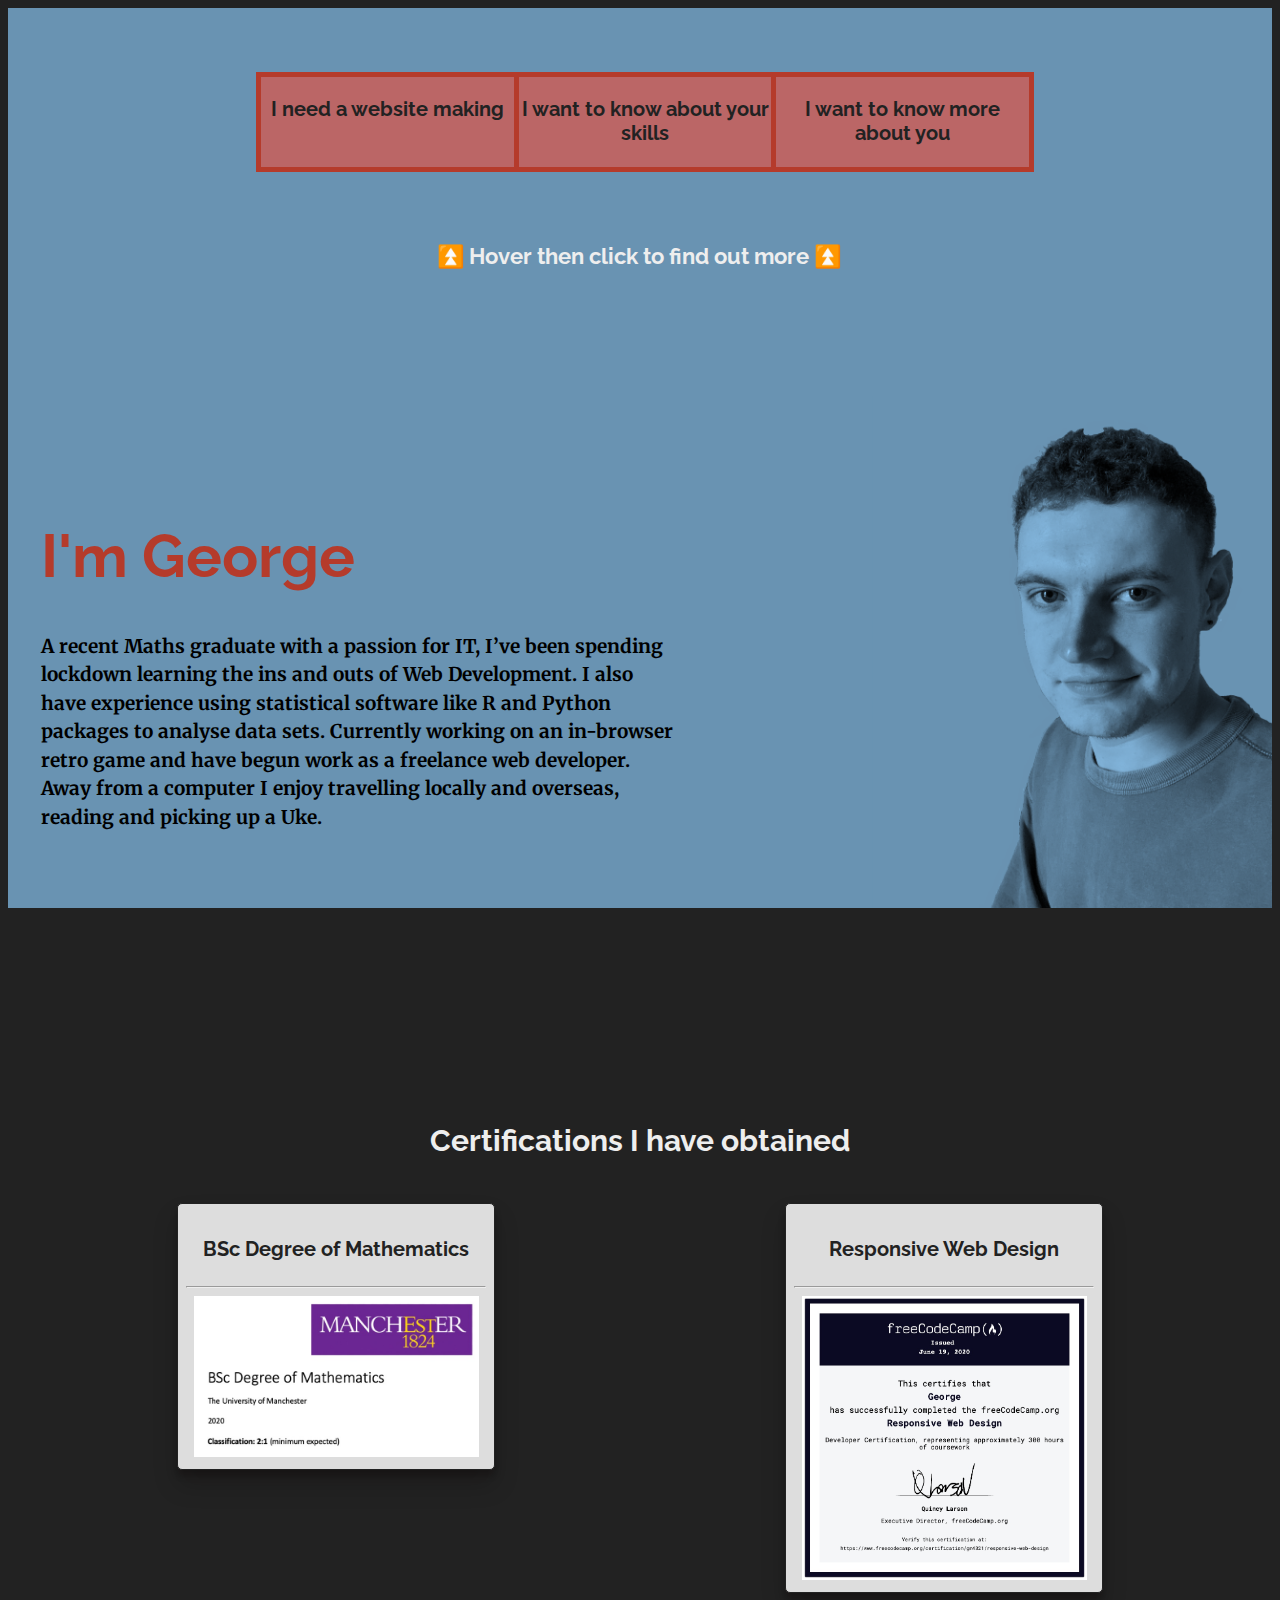
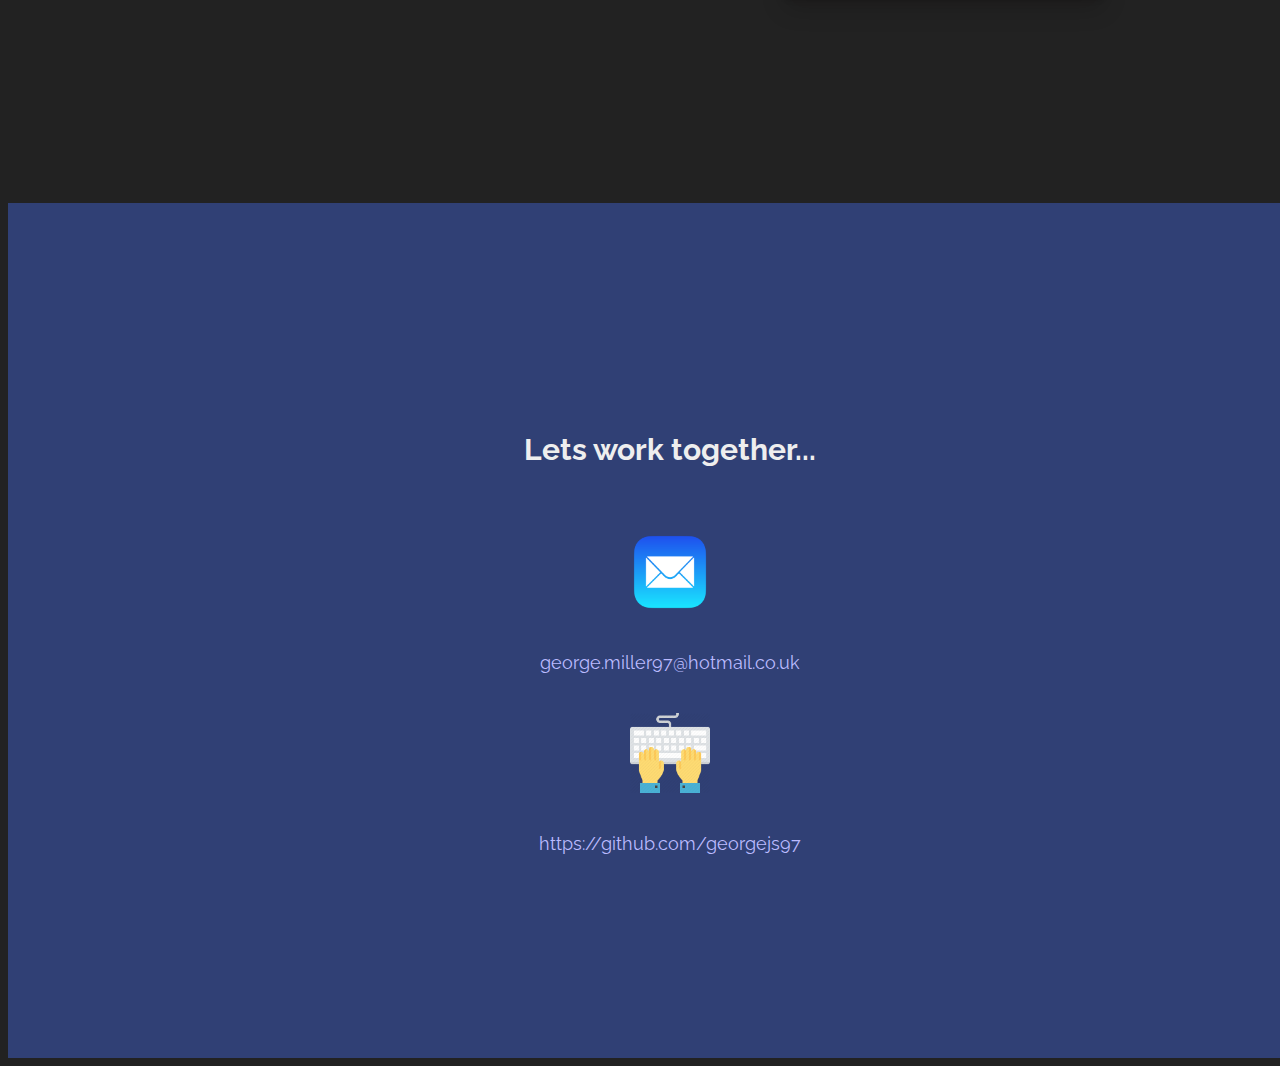
==== index.html @ 705b3c11 "Initial upload" ====
<!DOCTYPE html>
<html lang="en">
  <head>
    <meta charset="UTF-8">
    <link href="https://fonts.googleapis.com/css2?family=Merriweather&
    display=swap" rel="stylesheet">
    <link href="https://fonts.googleapis.com/css?family=Raleway:700&display
    =swap" rel="stylesheet"/>
    <link rel="stylesheet" href="styles/main.css"/>
    <script type="module" src="scripts/index.mjs" defer></script>
    <title>George: Homepage</title>
  </head>

  <header id='header'></header>

  <section id="home-section">
    <h2 id="helper">⏫ Hover then click to find out more ⏫</h2>
    <div id="popup">
      <div id="popup1" class="popup-items">
        <p class="popup-text"><strong>I need a website making</strong></p>
      </div>
      <div id="popup2" class="popup-items">
        <p class="popup-text"><strong>I want to know about your skills
        </strong></p>
      </div>
      <div id="popup3" class="popup-items">
        <p class="popup-text"><strong>I want to know more about you</strong></p>
      </div>
    </div>
    <div id="intro-box">
      <h1 id="main-header">I'm George</h1>
      <p id="intro"><strong>A recent Maths graduate with a passion for IT, I’ve
        been spending lockdown learning the ins and outs of Web Development.
        I also have experience using statistical software like R and Python
        packages to analyse data sets. Currently working on an in-browser retro
        game and have begun work as a freelance web developer. Away from a
        computer I enjoy travelling locally and overseas, reading and picking up
        a Uke.</strong></p>
    </div>
    <img id="welcome-image" src="images/welcome-blue.png" alt="A picture of me">
  </section>

  <section id="education">
    <h2>Certifications I have obtained</h2>
    <div class="flex-grid">
      <div class="homeCard">
        <div class="cardText">
        <h3 class="certificate-title">BSc Degree of Mathematics</h3>
        <hr>
        <img class="certificate" src="images/degree.jpg" alt="degree info">
        </div>
      </div>
     <div class="homeCard">
        <div class="cardText">
        <h3 class="certificate-title">Responsive Web Design</h3>
        <hr>
        <img class="certificate" src="images/freecodecamp.jpeg" alt="fCC info">
        </div>
      </div>
     <!-- <div class="homeCard">
        <div class="cardText">
        <h3 class="certificate-title">JavaScript the Complete Guide</h3>
        <hr>
        <p>Completed a Udemy course where I learned the inns and outs of
        JavaScript.</p>
        </div>
      </div> -->
    </div>
  </section>

  <section id="contact">
    <h2>Lets work together...</h2>
    <img class="contact-logo" src="images/email.png" alt="email icon">
    <a href="mailto:george.miller97@hotmail.co.uk" class="info-link"
    id="email">george.miller97@hotmail.co.uk</a>
    <img class="contact-logo" src="images/coding.png" alt="email icon">
    <a href="https://github.com/georgejs97" target="_blank" class="info-link"
    >https://github.com/georgejs97</a>
  </section>
</html>
---- styles/main.css ----
body {
  background-color: #222;
}

h1 {
  color: #eee;
  font-family: 'Raleway', roborto;
  font-size: 50px;
}

h2 {
  color: #eee;
  font-family: 'Raleway', roborto;
  font-size: 30px;
  width: 95%;
}

h3 {
  color: #f91;
  font-family: 'Merriweather', roborto;
  font-size: 20px;
  padding: 5px;
}

h4 {
  font-size: 18px;
  font-family: 'Piedra', cursive;
  max-width: 200px;
}

h5 {
  font-size: 14px;
  max-width: 200px;
}

p {
  color: white;
  font-family: 'Raleway', roborto;
  font-size: 14px;
}

a {
  text-decoration: none;
}

.flex-grid {
  display: flex;
  flex-direction: row;
  flex-wrap: wrap;
  justify-content: space-around;
  align-items: baseline;
  align-content: space-around;
  text-align: center;
  padding: 10px;
  width: 95vw;
}

/* Homepage: Start */

#home-section {
  max-width: 100vw;
  min-height: 100vh;
  background-color: #6993b2;
  padding-left: 23px;
}

#helper {
  position: absolute;
  text-align: center;
  font-size: 22px;
  top: 25vh;
}

#popup {
  display: flex;
  flex-direction: row;
  justify-content: space-around;
  align-items: center;
  text-align: center;
  position: absolute;
  left: 20vw;
  right: 20vw;
  width: 60vw;
  top: 8vh;
  bottom: 70vh;
  height: 10vh;
  border: 5px solid #b53b2b;
  background-color: #b66;
}

.popup-items {
  width: 20vw;
  height: 100%;
  vertical-align: middle;
  padding: 0px;
  z-index: 50;
}

#popup1 {
  border-right: 5px solid #b53b2b;
}

#popup2 {
  border-right: 5px solid #b53b2b;
}

.popup-text {
  font-family: 'Raleway', roborto;
  color: #222;
  font-size: 20px;
}

.tooltip {
  border: 3px solid #222;
  background-color: #bbb;
  padding: 2px;
  vertical-align: center;
}

.tooltip-text {
  color: #22b;
  text-decoration: underline;
}

#welcome-image {
  position: absolute;
  width: 50vw;
  max-width: 400px;
  height: auto;
  right: 8px;
  bottom: -8px;
}

#intro-box {
  color: red;
  width: 50vw;
  padding: 10px;
  z-index: 2;
  position: absolute;
  bottom: 40px;
}

#main-header {
  color: #b53b2b;
  font-size: 60px;
}

#intro {
  /* color: #b53b2b; */
  color: black;
  font-family: 'Merriweather', sans-serif;
  font-size: 19px;
  line-height: 1.5;
}

/* Homepage: Education */

#education {
  display: flex;
  flex-direction: column;
  justify-content: center;
  align-items: center;
  text-align: center;
  width: 100%;
  min-height: 95vh;
  background-color: #222;
  padding-top: 20px;
  padding-bottom: 20px;
}

.homeCard {
  width: 300px;
  background-color: #ddd;
  border: 1px solid #222;
  border-radius: 5px;
  margin: 10px 10px;
  padding: 8px;
  box-shadow: 0 15px 25px rgba(10,0,0,0.19), 0 6px 6px rgba(10,0,0,0.23);
  margin: 7.5 7.5px;
}

.certificate-title {
  color: #222;
  font-family: 'Raleway', roborto;
}

.certificate {
  width: 95%;
}
/* Homepage: Contact */

#contact {
  display: flex;
  flex-direction: column;
  justify-content: center;
  align-items: center;
  text-align: center;
  width: 100%;
  min-height: 95vh;
  background-color: #304075;
  padding-left: 30px;
}

.contact-logo {
  height: 80px;
  width: 80px;
  padding: 40px;
}

/* Skills: Welcome Section */

#welcome-section {
  display: flex;
  flex-direction: column;
  justify-content: center;
  align-items: center;
  text-align: center;
  max-width: 100vw;
  min-height: 100vh;
  background-color: #304075;
  padding-left: 100px;
  padding-right: 100px;
}

#welcome-box {
  background-color: #304075;
  border: 2px solid #f91;
  width: 75vw
}

.logos {
  display: flex;
  justify-content: space-around;
  width: 75vw;
  padding-top: 10px;
  padding-bottom: 10px
}

.cs-logo {
  height: 100px;
  width: auto;
}

#subtitle {
  font-size: 30px;
}

/* Skills: Projects/Skills Classes */

.skillsCard {
  border: 1px solid #ccc;
  border-radius: 5px;
  margin: 10px 10px;
  padding: 8px;
  box-shadow: 0 15px 25px rgba(10,0,0,0.19), 0 6px 6px rgba(10,0,0,0.23);
  margin: 7.5 7.5px;
}

/* Skills: Projects */

#projects {
  display: flex;
  flex-direction: column;
  justify-content: center;
  align-items: center;
  text-align: center;
  width: 100%;
  min-height: 95vh;
  background-color: #999;
  padding-top: 20px;
  padding-bottom: 20px;
}

.project-tile {
  background-color: #334;
  width: 240px;
}

.jump-link {
  color: #bbf;
  font-family: 'Raleway', roborto;
  font-size: 15px;
  text-decoration: none;
}

/* Skills: Skills */

#skills {
  display: flex;
  flex-direction: column;
  justify-content: center;
  align-items: center;
  text-align: center;
  width: 100%;
  min-height: 95vh;
  background-color: #7890a8;
  padding-top: 20px;
  padding-bottom: 20px;
}

.skill-tile {
  width: 200px;
  background-color: #505055;
}

/* Skills: Contact */

.info-link {
  color: #bbf;
  font-family: 'Raleway', roborto;
  font-size: 18px;
  text-decoration: none;
}

/* Skills: Code */

#code-section {
  display: flex;
  flex-direction: column;
  justify-content: center;
  text-align: left;
  max-width: 90%;
  min-height: 95vh;
  background-color: #222;
  padding: 20px;
}

.code-box {
  padding: 10px;
  display: flex;
  flex-direction: column;
  max-width: 715px;
}

code {
  display: block;
  text-align: left;
  white-space: pre;
  position: relative;
  word-break: normal;
  word-wrap: normal;
  line-height: 1.5;
  background-color: #ddd;
  padding: 10px;
  border-radius: 5px;
  font-size: 10px;
  height: 50vh;
  overflow: scroll;
  overflow-y: visible;
  overflow-x: hidden;
}

/* Skills: For a Small Display */

@media (min-width: 850px){
  code {
    font-size: 12px;
  }
}

@media (max-width: 720px){
  code {
    font-size: 8.5px;
  }
}

@media (max-width: 600px){
  #nav-img {
    display: none;
  }

  .nav-link {
    font-size: 14px;
    padding: 0px;
  }

  #email {
    font-size: 12px;
  }

  code {
    display: none;
  }
}

/* Interests: Images */

#images-subtitle {
  color: #d22;
  align-self: flex-start;
  z-index: 3;
}

.img-section {
  width: 100%;
  height: 95vh;
  display: flex;
  flex-direction: column-reverse;
  align-items: flex-end;
  text-align: left;
}

.big-img {
  position: absolute;
  width: 100%;
  height: 95vh;
  z-index: 2;
}

.caption-box {
  background-color: #304075;
  min-height: 100px;
  width: 33vw;
  padding: 10px;
  z-index: 4;
  right: 0;
}

/* Interests: Reviews */

#reviews-section {
  font-family: 'Raleway', sans-serif;
  display: flex;
  justify-content: center;
  align-items: stretch;
  background-color: #a33;
  top: 100px;
}

.reviews-divider {
  display: flex;
  align-items: center;
  flex-direction: column;
  justify-content: top;
  padding: 10px;
  padding-top: 50px;
  min-height: 675px;
  height: 90vh;
}

#media-div {
  background-color: #333;
  width: 65vw;
}

#info-div {
  background-color: #7890a8;
  width: 35vw;
}

#media-box {
  display: flex;
  flex-direction: row;
  flex-wrap: none;
  justify-content: left;
  align-items: baseline;
  align-content: space-around;
  padding: 5px;
  /* height: 80vw; */
  width: 65vw;
  overflow: scroll;
  overflow-y: hidden;
  overflow-x: visible;
}

#info-box {
  display: flex;
  flex-direction: row;
  flex-wrap: wrap;
  justify-content: space-around;
  align-items: baseline;
  align-content: space-around;
  padding: 10px;
  padding-right: 50px;
}

.tile {
  display: block;
  border-style: dotted;
  background-color: #d77;
  padding: 5px;
  margin: 7px 7px;
  max-height: 450px;
  min-width: 200px;
}

.book {
  background-color: #d77;
}

.book-img {
  width: 180px;
  height: 250px;
}

.film {
  background-color: #393;
}

.film-img {
  width: 150px;
  height: 200px;
}

.reviews-button {
  background-color: #0cc;
  border-style: groove;
  font-family: monospace;
  font-size: 18px;
}

#current-review {
  font: sans-serif;
  font-size: 18px;
  font-style: oblique;
  line-height: 30px;
  color: black;
}

.tile-title {
  color: black;
  font-size: 24px;
}

/* Interests: Form */

#btn-section {
  display: flex;
  flex-direction: column;
  justify-content: center;
  align-items: center;
  text-align: center;
  width: 100%;
  height: 40vh;
  padding-top: 20px;
  padding-bottom: 10px;
}

#btn-box {
  display: flex;
  height: 100px;
  width: 500px;
  flex-direction: row;
  justify-content: space-around;
}

.images-btn {
  display: block;
  padding: 10px;
  height: 60px;
  width: 120px;
  text-decoration: none;
  font-family: 'Merriweather';
  color: white;
  background-color: #f91;
  text-align: center;
}

#show-btn {
  background-color: green;
}

#hide-btn {
  background-color: grey;
}

#form-section {
  display: flex;
  flex-direction: column;
  justify-content: center;
  align-items: center;
  text-align: center;
  width: 100%;
  height: 80vh;
  padding-top: 20px;
  padding-bottom: 10px;
}

.form-group {
  padding: 15px;
}

.form-label {
  color: #f91;
  font-family: 'Raleway', roborto;
  font-size: 20px;
}

textarea {
  padding: 10px;
  margin: 10px 0;
  border: 4px solid #f91;
  box-shadow: 0 0 15px 4px rgba(0,0,0,0.06);
  width: 200px;
}

#form-year {
  padding: 10px;
  margin: 10px 0;
  border: 4px solid #f91;
  box-shadow: 0 0 15px 4px rgba(0,0,0,0.06);
  width: 200px;
}

#form-description {
  height: 50px;
  width: 300px;
}

#form-source {
  height: 50px;
  width: 300px;
}

#success {
  color: green;
  display: none;
}

/* Header */

header {
  position: fixed;
  top: 0;
  left: 0;
  height: 60px;
  z-index: 5;
}

#navbar {
  display: flex;
  flex-direction: row;
  justify-content: space-around;
  align-items: center;
  position: fixed;
  width: 100%;
  height: 55px;
  background-color: #f91;
  /*pink: f77 */
}

#nav-img {
  height: 40px;
  border-radius: 50%;
  border: 3px solid #304075;
}

.dropdown {
  position: relative;
}

.dropdown:hover .dropdown-content {display: block;}

.dropdown-content .nav-link {
  font-weight: bold;
}

.nav-btn {
  background-color: #f91;
  height: 55px;
  color: #006;
  font-family: 'Raleway', roborto;
  font-size: 20px;
  width: 100px;
  text-decoration: none;
  border: none;
}

.nav-btn:hover {
  background-color: #999;
}

.nav-link {
  display: block;
  padding: 5px;
  text-decoration: none;
  font-family: 'Merriweather';
  color: #304075;
  background-color: #f91;
}

.dropdown-content {
  display: none;
  position: absolute;
  z-index: 1;
  width: 100px;
}
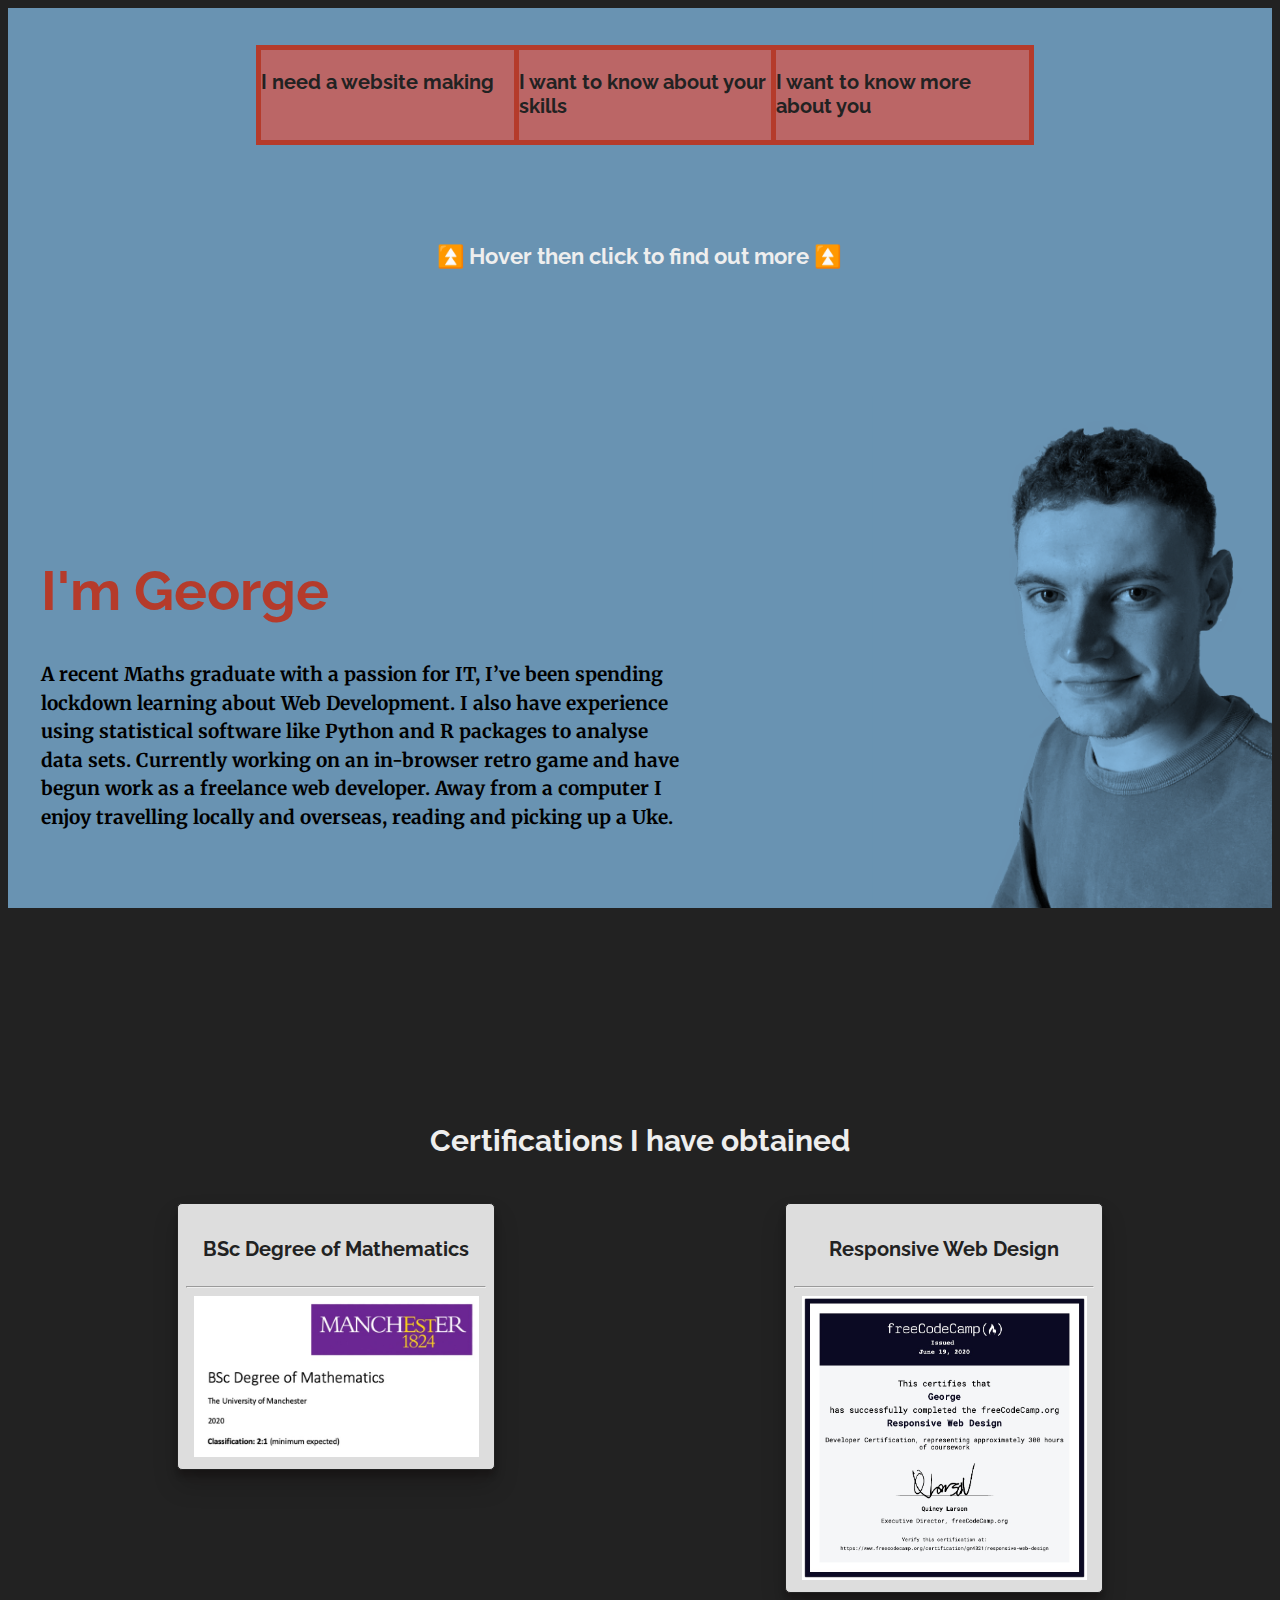
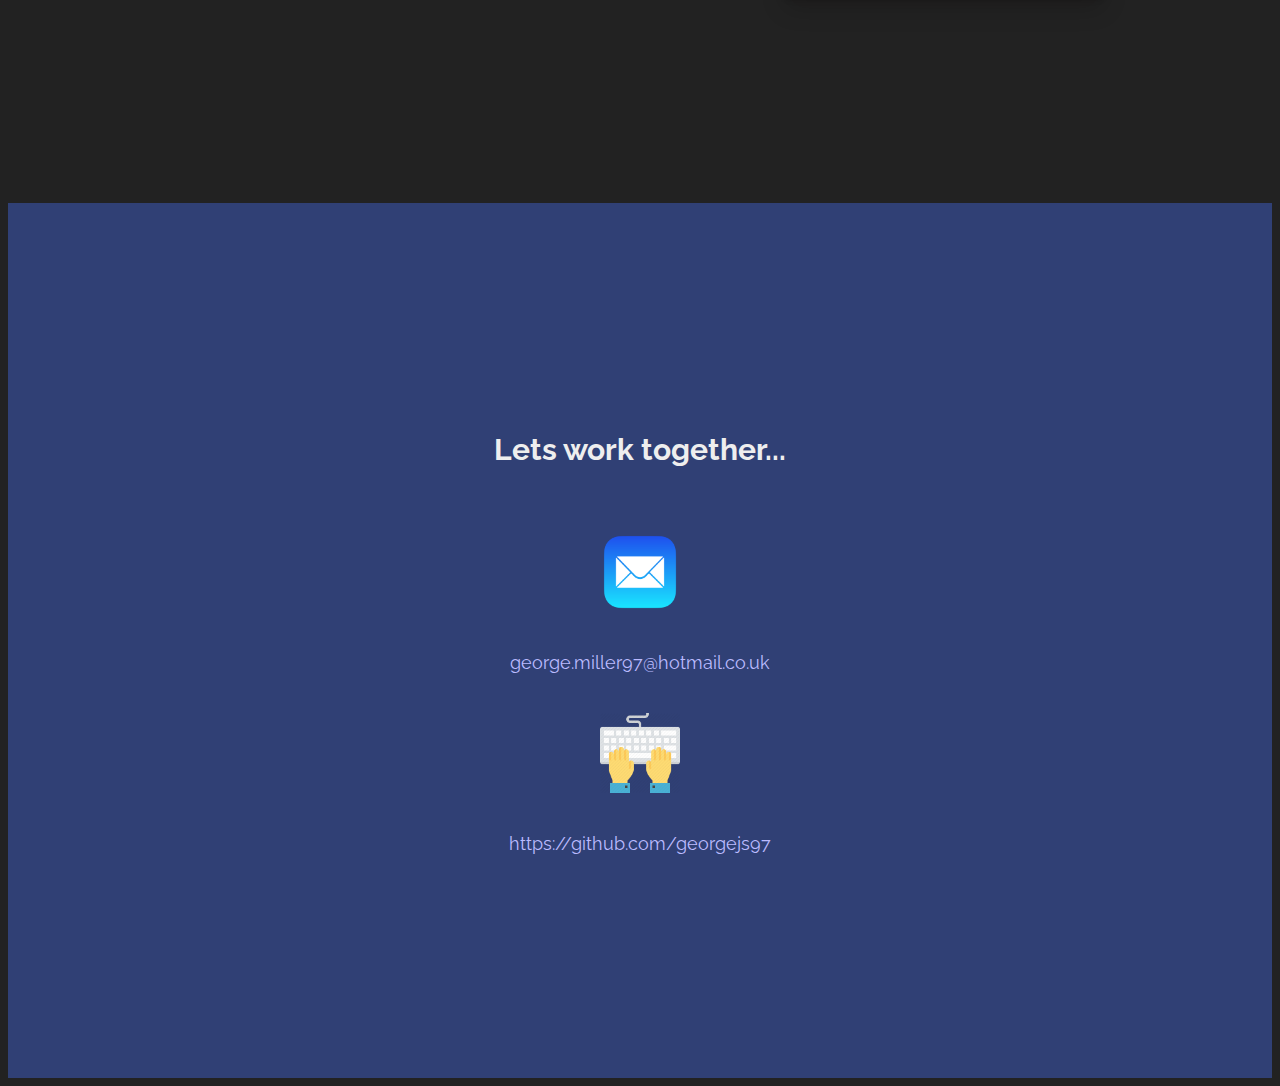
==== commit 0d4ad116: "Cleanup of homepage" ====
--- a/index.html
+++ b/index.html
@@ -30,8 +30,8 @@
     <div id="intro-box">
       <h1 id="main-header">I'm George</h1>
       <p id="intro"><strong>A recent Maths graduate with a passion for IT, I’ve
-        been spending lockdown learning the ins and outs of Web Development.
-        I also have experience using statistical software like R and Python
+        been spending lockdown learning about Web Development.
+        I also have experience using statistical software like Python and R
         packages to analyse data sets. Currently working on an in-browser retro
         game and have begun work as a freelance web developer. Away from a
         computer I enjoy travelling locally and overseas, reading and picking up
@@ -50,7 +50,7 @@
         <img class="certificate" src="images/degree.jpg" alt="degree info">
         </div>
       </div>
-     <div class="homeCard">
+      <div class="homeCard">
         <div class="cardText">
         <h3 class="certificate-title">Responsive Web Design</h3>
         <hr>
--- a/styles/main.css
+++ b/styles/main.css
@@ -69,19 +69,18 @@
   text-align: center;
   font-size: 22px;
   top: 25vh;
+  z-index: 10;
 }
 
 #popup {
   display: flex;
   flex-direction: row;
   justify-content: space-around;
-  align-items: center;
-  text-align: center;
   position: absolute;
   left: 20vw;
   right: 20vw;
   width: 60vw;
-  top: 8vh;
+  top: 5vh;
   bottom: 70vh;
   height: 10vh;
   border: 5px solid #b53b2b;
@@ -91,6 +90,7 @@
 .popup-items {
   width: 20vw;
   height: 100%;
+  top: 9vw;
   vertical-align: middle;
   padding: 0px;
   z-index: 50;
@@ -114,6 +114,7 @@
   border: 3px solid #222;
   background-color: #bbb;
   padding: 2px;
+  width: 18vw;
   vertical-align: center;
 }
 
@@ -142,7 +143,7 @@
 
 #main-header {
   color: #b53b2b;
-  font-size: 60px;
+  font-size: 55px;
 }
 
 #intro {
@@ -151,6 +152,72 @@
   font-family: 'Merriweather', sans-serif;
   font-size: 19px;
   line-height: 1.5;
+}
+
+/* Homepage for a small display */
+
+@media (max-height: 720px){
+  #welcome-image {
+    max-width: 290px;
+  }
+  .popup-text {
+    font-size: 16px;
+  }
+  #intro-box {
+    bottom: 0px;
+  }
+  #intro {
+    line-height: normal;
+    font-size: 14px;
+  }
+  #main-header {
+    font-size: 30px;
+  }
+}
+
+@media (max-width: 770px){
+  #popup {
+    width: 81vw;
+    left: 9vw;
+    right: 10vw;
+  }
+  .popup-items {
+    width: 27vw;
+  }
+  .tooltip {
+    width: 25vw;
+  }
+  .popup-text {
+    font-size: 16px;
+  }
+}
+
+@media (max-height: 480px){
+  .popup-text {
+    font-size: 12px;
+  }
+  #main-header {
+    font-size: 20px;
+  }
+  #intro {
+    line-height: normal;
+    font-size: 12px;
+  }
+}
+@media (max-width: 700px){
+  .popup-text {
+    font-size: 14px;
+  }
+  #main-header {
+    font-size: 20px;
+  }
+  #intro {
+    line-height: normal;
+    font-size: 12px;
+  }
+  .popup-items {
+    top: 13vw;
+  }
 }
 
 /* Homepage: Education */
@@ -198,7 +265,7 @@
   width: 100%;
   min-height: 95vh;
   background-color: #304075;
-  padding-left: 30px;
+  padding-bottom: 20px;
 }
 
 .contact-logo {
@@ -252,8 +319,8 @@
   border-radius: 5px;
   margin: 10px 10px;
   padding: 8px;
-  box-shadow: 0 15px 25px rgba(10,0,0,0.19), 0 6px 6px rgba(10,0,0,0.23);
-  margin: 7.5 7.5px;
+  box-shadow: 0 15px 25px rgba(10,0,0,0.19),
+  0 6px 6px rgba(10,0,0,0.23);
 }
 
 /* Skills: Projects */
@@ -434,7 +501,7 @@
   justify-content: top;
   padding: 10px;
   padding-top: 50px;
-  min-height: 675px;
+  min-height: 700px;
   height: 90vh;
 }
 
@@ -522,7 +589,7 @@
   font-size: 24px;
 }
 
-/* Interests: Form */
+/* Interests: Button Section */
 
 #btn-section {
   display: flex;
@@ -564,59 +631,6 @@
   background-color: grey;
 }
 
-#form-section {
-  display: flex;
-  flex-direction: column;
-  justify-content: center;
-  align-items: center;
-  text-align: center;
-  width: 100%;
-  height: 80vh;
-  padding-top: 20px;
-  padding-bottom: 10px;
-}
-
-.form-group {
-  padding: 15px;
-}
-
-.form-label {
-  color: #f91;
-  font-family: 'Raleway', roborto;
-  font-size: 20px;
-}
-
-textarea {
-  padding: 10px;
-  margin: 10px 0;
-  border: 4px solid #f91;
-  box-shadow: 0 0 15px 4px rgba(0,0,0,0.06);
-  width: 200px;
-}
-
-#form-year {
-  padding: 10px;
-  margin: 10px 0;
-  border: 4px solid #f91;
-  box-shadow: 0 0 15px 4px rgba(0,0,0,0.06);
-  width: 200px;
-}
-
-#form-description {
-  height: 50px;
-  width: 300px;
-}
-
-#form-source {
-  height: 50px;
-  width: 300px;
-}
-
-#success {
-  color: green;
-  display: none;
-}
-
 /* Header */
 
 header {
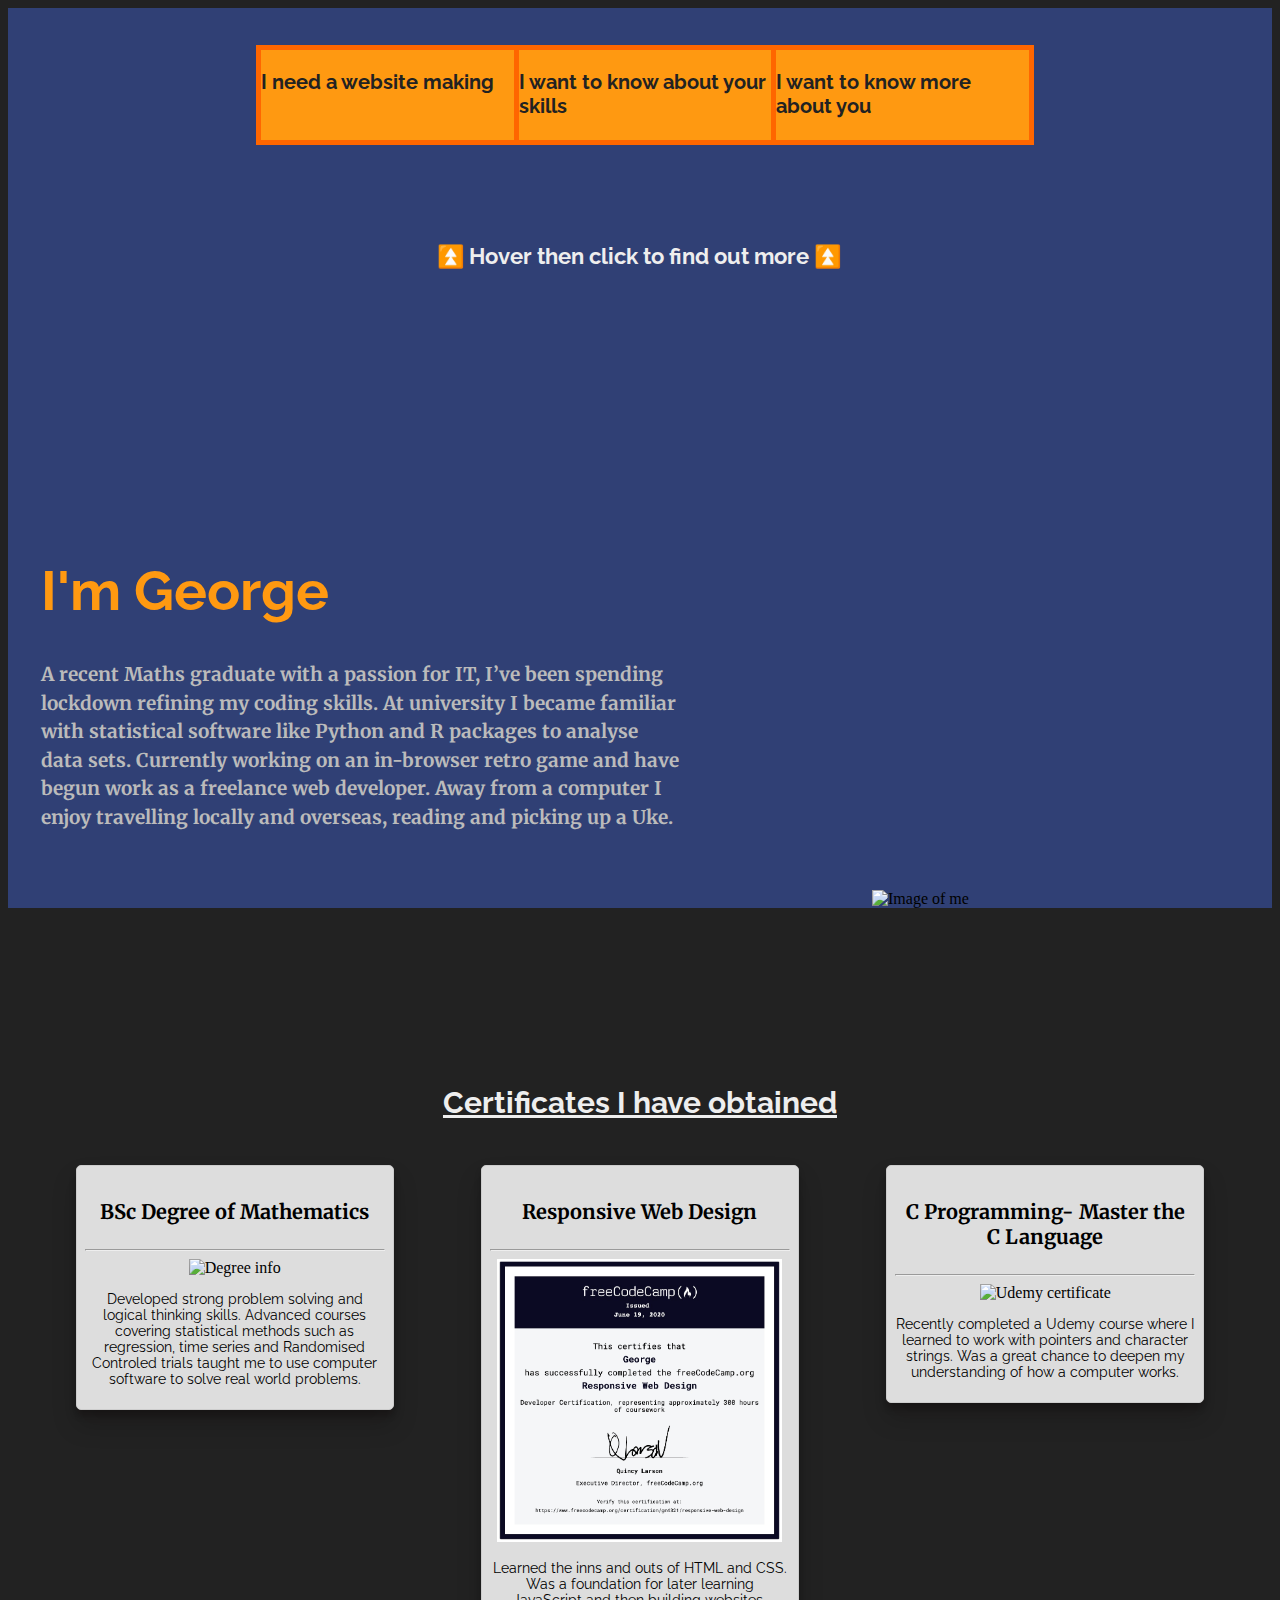
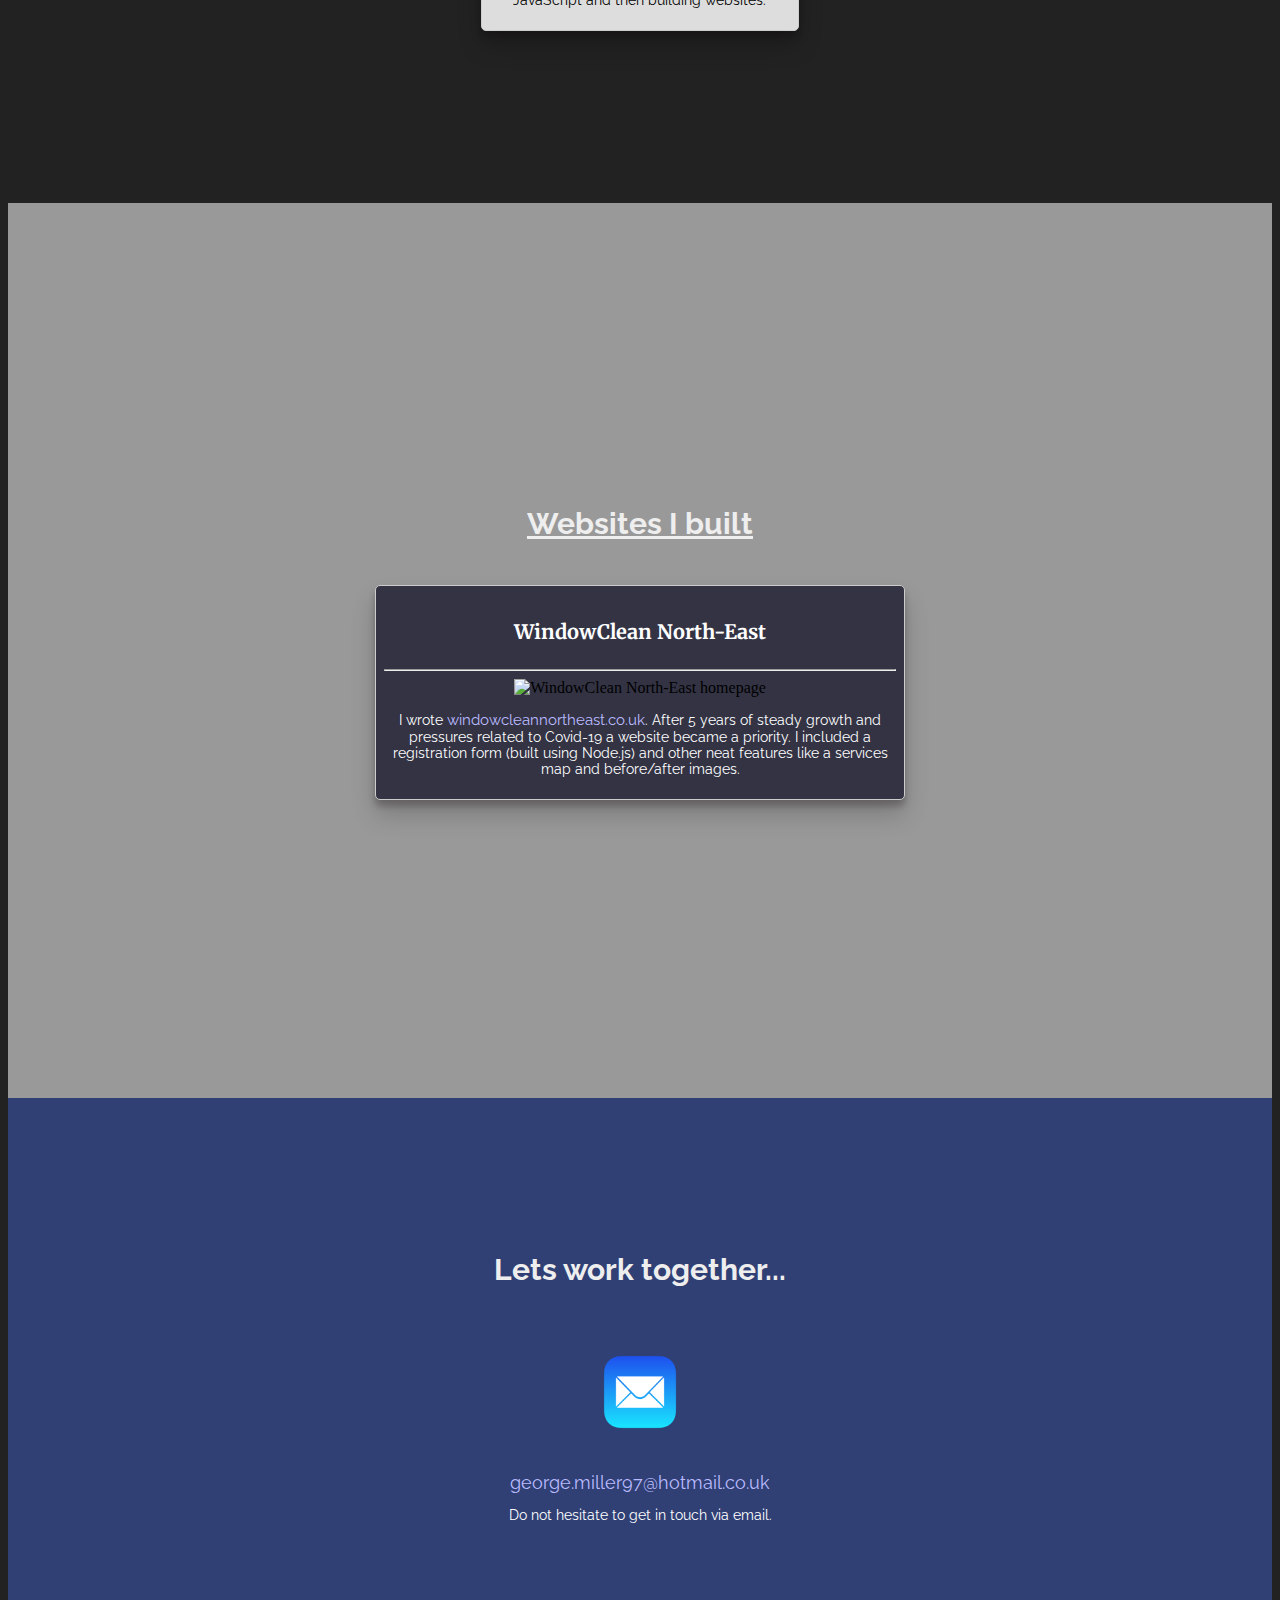
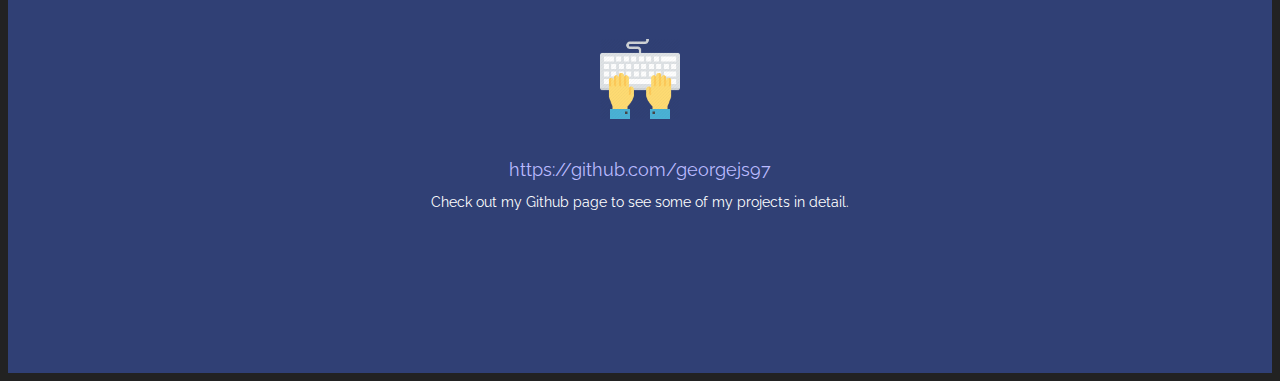
==== commit b471a09a: "Cleaning up styles.Adding media queries for small screens" ====
--- a/index.html
+++ b/index.html
@@ -7,6 +7,7 @@
     <link href="https://fonts.googleapis.com/css?family=Raleway:700&display
     =swap" rel="stylesheet"/>
     <link rel="stylesheet" href="styles/main.css"/>
+    <link rel="stylesheet" href="styles/index.css"/>
     <script type="module" src="scripts/index.mjs" defer></script>
     <title>George: Homepage</title>
   </head>
@@ -30,51 +31,76 @@
     <div id="intro-box">
       <h1 id="main-header">I'm George</h1>
       <p id="intro"><strong>A recent Maths graduate with a passion for IT, I’ve
-        been spending lockdown learning about Web Development.
-        I also have experience using statistical software like Python and R
+        been spending lockdown refining my coding skills. At university I
+        became familiar with  statistical software like Python and R
         packages to analyse data sets. Currently working on an in-browser retro
         game and have begun work as a freelance web developer. Away from a
         computer I enjoy travelling locally and overseas, reading and picking up
         a Uke.</strong></p>
     </div>
-    <img id="welcome-image" src="images/welcome-blue.png" alt="A picture of me">
+    <img id="welcome-image" src="images/welcome-image.png" alt="Image of me">
   </section>
 
-  <section id="education">
-    <h2>Certifications I have obtained</h2>
+  <section id="education" class="standard-section">
+    <h2><u>Certificates I have obtained</u></h2>
     <div class="flex-grid">
-      <div class="homeCard">
-        <div class="cardText">
-        <h3 class="certificate-title">BSc Degree of Mathematics</h3>
+      <div class="card home-card">
+        <h3 style="color:#000">BSc Degree of Mathematics</h3>
         <hr>
-        <img class="certificate" src="images/degree.jpg" alt="degree info">
-        </div>
+        <img style="width:95%" src="images/degree.png" alt="Degree info">
+        <p style="color:#000">Developed strong problem solving and logical
+          thinking skills. Advanced courses covering statistical methods such
+          as regression, time series and Randomised Controled trials taught me
+          to use computer software to solve real world problems.</p>
       </div>
-      <div class="homeCard">
-        <div class="cardText">
-        <h3 class="certificate-title">Responsive Web Design</h3>
+      <div class="card home-card">
+        <h3 style="color:#000">Responsive Web Design</h3>
         <hr>
-        <img class="certificate" src="images/freecodecamp.jpeg" alt="fCC info">
-        </div>
+        <img style="width:95%" src="images/freecodecamp.jpeg" alt="fCC info">
+        <p style="color:#000">Learned the inns and outs of HTML and CSS. Was a
+          foundation for later learning JavaScript and then building
+          websites.</p>
       </div>
-     <!-- <div class="homeCard">
-        <div class="cardText">
-        <h3 class="certificate-title">JavaScript the Complete Guide</h3>
+     <div class="card home-card">
+        <h3 style="color:#000">C Programming- Master the C Language</h3>
         <hr>
-        <p>Completed a Udemy course where I learned the inns and outs of
-        JavaScript.</p>
-        </div>
-      </div> -->
+        <img style="width:95%" src="images/c-course.png"alt="Udemy certificate">
+        <p style="color:#000">Recently completed a Udemy course where I learned
+          to work with pointers and character strings. Was a great chance to
+          deepen my understanding of how a computer works.</p>
+      </div>
     </div>
   </section>
 
-  <section id="contact">
+  <section id="web-projects" class="standard-section">
+    <h2><u>Websites I built</u></h2>
+    <div class="flex-grid">
+      <div class="card web-card">
+        <div >
+        <h3 style="color:#fff">WindowClean North-East</h3>
+        <hr>
+        <img style="width:95%" src="images/wcnortheast.png"
+        alt="WindowClean North-East homepage">
+        <p>I wrote <a class="jump-link"href="https://windowcleannortheast.co.uk"
+          target="_blank">windowcleannortheast.co.uk</a>. After 5 years of
+          steady growth and pressures related to Covid-19 a website became a
+          priority. I included a registration form (built using Node.js) and
+          other neat features like a services map and before/after images.
+        </div>
+      </div>
+    </div>
+  </section>
+
+  <section id="contact" class="standard-section">
     <h2>Lets work together...</h2>
     <img class="contact-logo" src="images/email.png" alt="email icon">
     <a href="mailto:george.miller97@hotmail.co.uk" class="info-link"
     id="email">george.miller97@hotmail.co.uk</a>
+    <p>Do not hesitate to get in touch via email.</p>
+    <h6>break</h6>
     <img class="contact-logo" src="images/coding.png" alt="email icon">
-    <a href="https://github.com/georgejs97" target="_blank" class="info-link"
-    >https://github.com/georgejs97</a>
+    <a href="https://github.com/georgejs97" target="_blank" class="info-link">
+      https://github.com/georgejs97</a>
+    <p>Check out my Github page to see some of my projects in detail.</p>
   </section>
 </html>
--- a/styles/main.css
+++ b/styles/main.css
@@ -33,6 +33,10 @@
   max-width: 200px;
 }
 
+h6 {
+  color: #304075;
+}
+
 p {
   color: white;
   font-family: 'Raleway', roborto;
@@ -41,6 +45,17 @@
 
 a {
   text-decoration: none;
+}
+
+.standard-section {
+  min-height: 95vh;
+  display: flex;
+  flex-direction: column;
+  justify-content: center;
+  align-items: center;
+  text-align: center;
+  padding-top: 20px;
+  padding-bottom: 20px;
 }
 
 .flex-grid {
@@ -55,266 +70,7 @@
   width: 95vw;
 }
 
-/* Homepage: Start */
-
-#home-section {
-  max-width: 100vw;
-  min-height: 100vh;
-  background-color: #6993b2;
-  padding-left: 23px;
-}
-
-#helper {
-  position: absolute;
-  text-align: center;
-  font-size: 22px;
-  top: 25vh;
-  z-index: 10;
-}
-
-#popup {
-  display: flex;
-  flex-direction: row;
-  justify-content: space-around;
-  position: absolute;
-  left: 20vw;
-  right: 20vw;
-  width: 60vw;
-  top: 5vh;
-  bottom: 70vh;
-  height: 10vh;
-  border: 5px solid #b53b2b;
-  background-color: #b66;
-}
-
-.popup-items {
-  width: 20vw;
-  height: 100%;
-  top: 9vw;
-  vertical-align: middle;
-  padding: 0px;
-  z-index: 50;
-}
-
-#popup1 {
-  border-right: 5px solid #b53b2b;
-}
-
-#popup2 {
-  border-right: 5px solid #b53b2b;
-}
-
-.popup-text {
-  font-family: 'Raleway', roborto;
-  color: #222;
-  font-size: 20px;
-}
-
-.tooltip {
-  border: 3px solid #222;
-  background-color: #bbb;
-  padding: 2px;
-  width: 18vw;
-  vertical-align: center;
-}
-
-.tooltip-text {
-  color: #22b;
-  text-decoration: underline;
-}
-
-#welcome-image {
-  position: absolute;
-  width: 50vw;
-  max-width: 400px;
-  height: auto;
-  right: 8px;
-  bottom: -8px;
-}
-
-#intro-box {
-  color: red;
-  width: 50vw;
-  padding: 10px;
-  z-index: 2;
-  position: absolute;
-  bottom: 40px;
-}
-
-#main-header {
-  color: #b53b2b;
-  font-size: 55px;
-}
-
-#intro {
-  /* color: #b53b2b; */
-  color: black;
-  font-family: 'Merriweather', sans-serif;
-  font-size: 19px;
-  line-height: 1.5;
-}
-
-/* Homepage for a small display */
-
-@media (max-height: 720px){
-  #welcome-image {
-    max-width: 290px;
-  }
-  .popup-text {
-    font-size: 16px;
-  }
-  #intro-box {
-    bottom: 0px;
-  }
-  #intro {
-    line-height: normal;
-    font-size: 14px;
-  }
-  #main-header {
-    font-size: 30px;
-  }
-}
-
-@media (max-width: 770px){
-  #popup {
-    width: 81vw;
-    left: 9vw;
-    right: 10vw;
-  }
-  .popup-items {
-    width: 27vw;
-  }
-  .tooltip {
-    width: 25vw;
-  }
-  .popup-text {
-    font-size: 16px;
-  }
-}
-
-@media (max-height: 480px){
-  .popup-text {
-    font-size: 12px;
-  }
-  #main-header {
-    font-size: 20px;
-  }
-  #intro {
-    line-height: normal;
-    font-size: 12px;
-  }
-}
-@media (max-width: 700px){
-  .popup-text {
-    font-size: 14px;
-  }
-  #main-header {
-    font-size: 20px;
-  }
-  #intro {
-    line-height: normal;
-    font-size: 12px;
-  }
-  .popup-items {
-    top: 13vw;
-  }
-}
-
-/* Homepage: Education */
-
-#education {
-  display: flex;
-  flex-direction: column;
-  justify-content: center;
-  align-items: center;
-  text-align: center;
-  width: 100%;
-  min-height: 95vh;
-  background-color: #222;
-  padding-top: 20px;
-  padding-bottom: 20px;
-}
-
-.homeCard {
-  width: 300px;
-  background-color: #ddd;
-  border: 1px solid #222;
-  border-radius: 5px;
-  margin: 10px 10px;
-  padding: 8px;
-  box-shadow: 0 15px 25px rgba(10,0,0,0.19), 0 6px 6px rgba(10,0,0,0.23);
-  margin: 7.5 7.5px;
-}
-
-.certificate-title {
-  color: #222;
-  font-family: 'Raleway', roborto;
-}
-
-.certificate {
-  width: 95%;
-}
-/* Homepage: Contact */
-
-#contact {
-  display: flex;
-  flex-direction: column;
-  justify-content: center;
-  align-items: center;
-  text-align: center;
-  width: 100%;
-  min-height: 95vh;
-  background-color: #304075;
-  padding-bottom: 20px;
-}
-
-.contact-logo {
-  height: 80px;
-  width: 80px;
-  padding: 40px;
-}
-
-/* Skills: Welcome Section */
-
-#welcome-section {
-  display: flex;
-  flex-direction: column;
-  justify-content: center;
-  align-items: center;
-  text-align: center;
-  max-width: 100vw;
-  min-height: 100vh;
-  background-color: #304075;
-  padding-left: 100px;
-  padding-right: 100px;
-}
-
-#welcome-box {
-  background-color: #304075;
-  border: 2px solid #f91;
-  width: 75vw
-}
-
-.logos {
-  display: flex;
-  justify-content: space-around;
-  width: 75vw;
-  padding-top: 10px;
-  padding-bottom: 10px
-}
-
-.cs-logo {
-  height: 100px;
-  width: auto;
-}
-
-#subtitle {
-  font-size: 30px;
-}
-
-/* Skills: Projects/Skills Classes */
-
-.skillsCard {
+.card {
   border: 1px solid #ccc;
   border-radius: 5px;
   margin: 10px 10px;
@@ -323,26 +79,6 @@
   0 6px 6px rgba(10,0,0,0.23);
 }
 
-/* Skills: Projects */
-
-#projects {
-  display: flex;
-  flex-direction: column;
-  justify-content: center;
-  align-items: center;
-  text-align: center;
-  width: 100%;
-  min-height: 95vh;
-  background-color: #999;
-  padding-top: 20px;
-  padding-bottom: 20px;
-}
-
-.project-tile {
-  background-color: #334;
-  width: 240px;
-}
-
 .jump-link {
   color: #bbf;
   font-family: 'Raleway', roborto;
@@ -350,285 +86,11 @@
   text-decoration: none;
 }
 
-/* Skills: Skills */
-
-#skills {
-  display: flex;
-  flex-direction: column;
-  justify-content: center;
-  align-items: center;
-  text-align: center;
-  width: 100%;
-  min-height: 95vh;
-  background-color: #7890a8;
-  padding-top: 20px;
-  padding-bottom: 20px;
-}
-
-.skill-tile {
-  width: 200px;
-  background-color: #505055;
-}
-
-/* Skills: Contact */
-
 .info-link {
   color: #bbf;
   font-family: 'Raleway', roborto;
   font-size: 18px;
   text-decoration: none;
-}
-
-/* Skills: Code */
-
-#code-section {
-  display: flex;
-  flex-direction: column;
-  justify-content: center;
-  text-align: left;
-  max-width: 90%;
-  min-height: 95vh;
-  background-color: #222;
-  padding: 20px;
-}
-
-.code-box {
-  padding: 10px;
-  display: flex;
-  flex-direction: column;
-  max-width: 715px;
-}
-
-code {
-  display: block;
-  text-align: left;
-  white-space: pre;
-  position: relative;
-  word-break: normal;
-  word-wrap: normal;
-  line-height: 1.5;
-  background-color: #ddd;
-  padding: 10px;
-  border-radius: 5px;
-  font-size: 10px;
-  height: 50vh;
-  overflow: scroll;
-  overflow-y: visible;
-  overflow-x: hidden;
-}
-
-/* Skills: For a Small Display */
-
-@media (min-width: 850px){
-  code {
-    font-size: 12px;
-  }
-}
-
-@media (max-width: 720px){
-  code {
-    font-size: 8.5px;
-  }
-}
-
-@media (max-width: 600px){
-  #nav-img {
-    display: none;
-  }
-
-  .nav-link {
-    font-size: 14px;
-    padding: 0px;
-  }
-
-  #email {
-    font-size: 12px;
-  }
-
-  code {
-    display: none;
-  }
-}
-
-/* Interests: Images */
-
-#images-subtitle {
-  color: #d22;
-  align-self: flex-start;
-  z-index: 3;
-}
-
-.img-section {
-  width: 100%;
-  height: 95vh;
-  display: flex;
-  flex-direction: column-reverse;
-  align-items: flex-end;
-  text-align: left;
-}
-
-.big-img {
-  position: absolute;
-  width: 100%;
-  height: 95vh;
-  z-index: 2;
-}
-
-.caption-box {
-  background-color: #304075;
-  min-height: 100px;
-  width: 33vw;
-  padding: 10px;
-  z-index: 4;
-  right: 0;
-}
-
-/* Interests: Reviews */
-
-#reviews-section {
-  font-family: 'Raleway', sans-serif;
-  display: flex;
-  justify-content: center;
-  align-items: stretch;
-  background-color: #a33;
-  top: 100px;
-}
-
-.reviews-divider {
-  display: flex;
-  align-items: center;
-  flex-direction: column;
-  justify-content: top;
-  padding: 10px;
-  padding-top: 50px;
-  min-height: 700px;
-  height: 90vh;
-}
-
-#media-div {
-  background-color: #333;
-  width: 65vw;
-}
-
-#info-div {
-  background-color: #7890a8;
-  width: 35vw;
-}
-
-#media-box {
-  display: flex;
-  flex-direction: row;
-  flex-wrap: none;
-  justify-content: left;
-  align-items: baseline;
-  align-content: space-around;
-  padding: 5px;
-  /* height: 80vw; */
-  width: 65vw;
-  overflow: scroll;
-  overflow-y: hidden;
-  overflow-x: visible;
-}
-
-#info-box {
-  display: flex;
-  flex-direction: row;
-  flex-wrap: wrap;
-  justify-content: space-around;
-  align-items: baseline;
-  align-content: space-around;
-  padding: 10px;
-  padding-right: 50px;
-}
-
-.tile {
-  display: block;
-  border-style: dotted;
-  background-color: #d77;
-  padding: 5px;
-  margin: 7px 7px;
-  max-height: 450px;
-  min-width: 200px;
-}
-
-.book {
-  background-color: #d77;
-}
-
-.book-img {
-  width: 180px;
-  height: 250px;
-}
-
-.film {
-  background-color: #393;
-}
-
-.film-img {
-  width: 150px;
-  height: 200px;
-}
-
-.reviews-button {
-  background-color: #0cc;
-  border-style: groove;
-  font-family: monospace;
-  font-size: 18px;
-}
-
-#current-review {
-  font: sans-serif;
-  font-size: 18px;
-  font-style: oblique;
-  line-height: 30px;
-  color: black;
-}
-
-.tile-title {
-  color: black;
-  font-size: 24px;
-}
-
-/* Interests: Button Section */
-
-#btn-section {
-  display: flex;
-  flex-direction: column;
-  justify-content: center;
-  align-items: center;
-  text-align: center;
-  width: 100%;
-  height: 40vh;
-  padding-top: 20px;
-  padding-bottom: 10px;
-}
-
-#btn-box {
-  display: flex;
-  height: 100px;
-  width: 500px;
-  flex-direction: row;
-  justify-content: space-around;
-}
-
-.images-btn {
-  display: block;
-  padding: 10px;
-  height: 60px;
-  width: 120px;
-  text-decoration: none;
-  font-family: 'Merriweather';
-  color: white;
-  background-color: #f91;
-  text-align: center;
-}
-
-#show-btn {
-  background-color: green;
-}
-
-#hide-btn {
-  background-color: grey;
 }
 
 /* Header */
@@ -697,5 +159,170 @@
   display: none;
   position: absolute;
   z-index: 1;
-  width: 100px;
-}
+  width: 130px;
+}
+
+/* Media queries */
+
+/* Home */
+
+@media (max-height: 800px){
+  #welcome-image {
+    max-width: 290px;
+  }
+  .popup-text {
+    font-size: 16px;
+  }
+  #intro-box {
+    bottom: 0px;
+  }
+  #intro {
+    line-height: normal;
+    font-size: 14px;
+  }
+  #main-header {
+    font-size: 30px;
+  }
+
+  #reviews-section {
+    max-height: 100vh;
+  }
+}
+
+@media (max-width: 770px){
+  #popup {
+    width: 81vw;
+    left: 9vw;
+    right: 10vw;
+  }
+  .popup-items {
+    width: 27vw;
+  }
+  .tooltip {
+    width: 25vw;
+  }
+  .popup-text {
+    font-size: 16px;
+  }
+}
+
+@media (max-height: 480px){
+  .popup-text {
+    font-size: 12px;
+  }
+  #main-header {
+    font-size: 20px;
+  }
+  #intro {
+    line-height: normal;
+    font-size: 12px;
+  }
+}
+@media (max-width: 700px){
+  .popup-text {
+    font-size: 14px;
+  }
+  #main-header {
+    font-size: 20px;
+  }
+  #intro {
+    line-height: normal;
+    font-size: 12px;
+  }
+  .popup-items {
+    top: 13vw;
+  }
+}
+
+/* Skills */
+
+@media (min-width: 850px){
+  code {
+    font-size: 12px;
+  }
+}
+
+@media (max-width: 720px){
+  code {
+    font-size: 8.5px;
+  }
+}
+
+@media (max-width: 600px){
+  #nav-img {
+    display: none;
+  }
+
+  .nav-link {
+    font-size: 14px;
+    padding: 0px;
+  }
+
+  #email {
+    font-size: 12px;
+  }
+
+  code {
+    display: none;
+  }
+}
+
+/* For Mobile Devices */
+
+@media only screen and (max-device-width: 500px) {
+
+  /* Homepage */
+
+  #home-section {
+    min-height: 60vh;
+  }
+  
+  #main-header {
+    font-size: 20px;
+  }
+  #intro {
+    line-height: normal;
+    font-size: 12px;
+  }
+
+  #popup {
+    width: 81vw;
+    left: 9vw;
+    right: 10vw;
+  }
+  .popup-items {
+    width: 27vw;
+  }
+  .tooltip {
+    width: 25vw;
+  }
+  .popup-text {
+    font-size: 14px;
+  }
+
+
+  /* Navbar */
+
+  #nav-img {
+    display: none;
+  }
+  .nav-link {
+    font-size: 14px;
+    padding: 0px;
+  }
+  #email {
+    font-size: 12px;
+  }
+
+  /* Skills */
+
+  code {
+    font-size: 8.5px;
+  }
+
+  /* Interests */
+
+  #reviews-section {
+    max-height: 100vh;
+  }
+}
--- a/styles/index.css
+++ b/styles/index.css
@@ -0,0 +1,132 @@
+/* Welcome Page */
+
+#home-section {
+  min-height: 100vh;
+  background-color: #304075;
+  padding-left: 23px;
+}
+
+#helper {
+  position: absolute;
+  text-align: center;
+  font-size: 22px;
+  top: 25vh;
+  z-index: 10;
+}
+
+#popup {
+  display: flex;
+  flex-direction: row;
+  justify-content: space-around;
+  position: absolute;
+  left: 20vw;
+  right: 20vw;
+  width: 60vw;
+  top: 5vh;
+  bottom: 70vh;
+  height: 10vh;
+  border: 5px solid #f60;
+  background-color: #f91;
+}
+
+.popup-items {
+  width: 20vw;
+  height: 100%;
+  top: 9vw;
+  vertical-align: middle;
+  padding: 0px;
+  z-index: 50;
+}
+
+#popup1 {
+  border-right: 5px solid #f60;
+}
+
+#popup2 {
+  border-right: 5px solid #f60;
+}
+
+.popup-text {
+  font-family: 'Raleway', roborto;
+  color: #222;
+  font-size: 20px;
+}
+
+.tooltip {
+  border: 3px solid #222;
+  background-color: #bbb;
+  padding: 2px;
+  width: 18vw;
+  vertical-align: center;
+}
+
+.tooltip-text {
+  color: #22b;
+  text-decoration: underline;
+}
+
+#welcome-image {
+  position: absolute;
+  width: 40vw;
+  max-width: 400px;
+  height: auto;
+  right: 8px;
+  bottom: -8px;
+}
+
+#intro-box {
+  color: red;
+  width: 50vw;
+  padding: 10px;
+  z-index: 2;
+  position: absolute;
+  bottom: 40px;
+}
+
+#main-header {
+  color: #f91;
+  font-size: 55px;
+}
+
+#intro {
+  color: #bbb;
+  font-family: 'Merriweather', sans-serif;
+  font-size: 19px;
+  line-height: 1.5;
+}
+
+/* Education */
+
+#education {
+  background-color: #222;
+}
+
+.home-card {
+  width: 300px;
+  background-color: #ddd;
+}
+
+/* Websites */
+
+#web-projects {
+  background-color: #999;
+}
+
+.web-card {
+  background-color: #334;
+  width: 240px;
+  min-width: 40vw;
+}
+
+/* Contact */
+
+#contact {
+  background-color: #304075;
+  padding-top: 0px;
+}
+
+.contact-logo {
+  height: 80px;
+  width: 80px;
+  padding: 40px;
+}
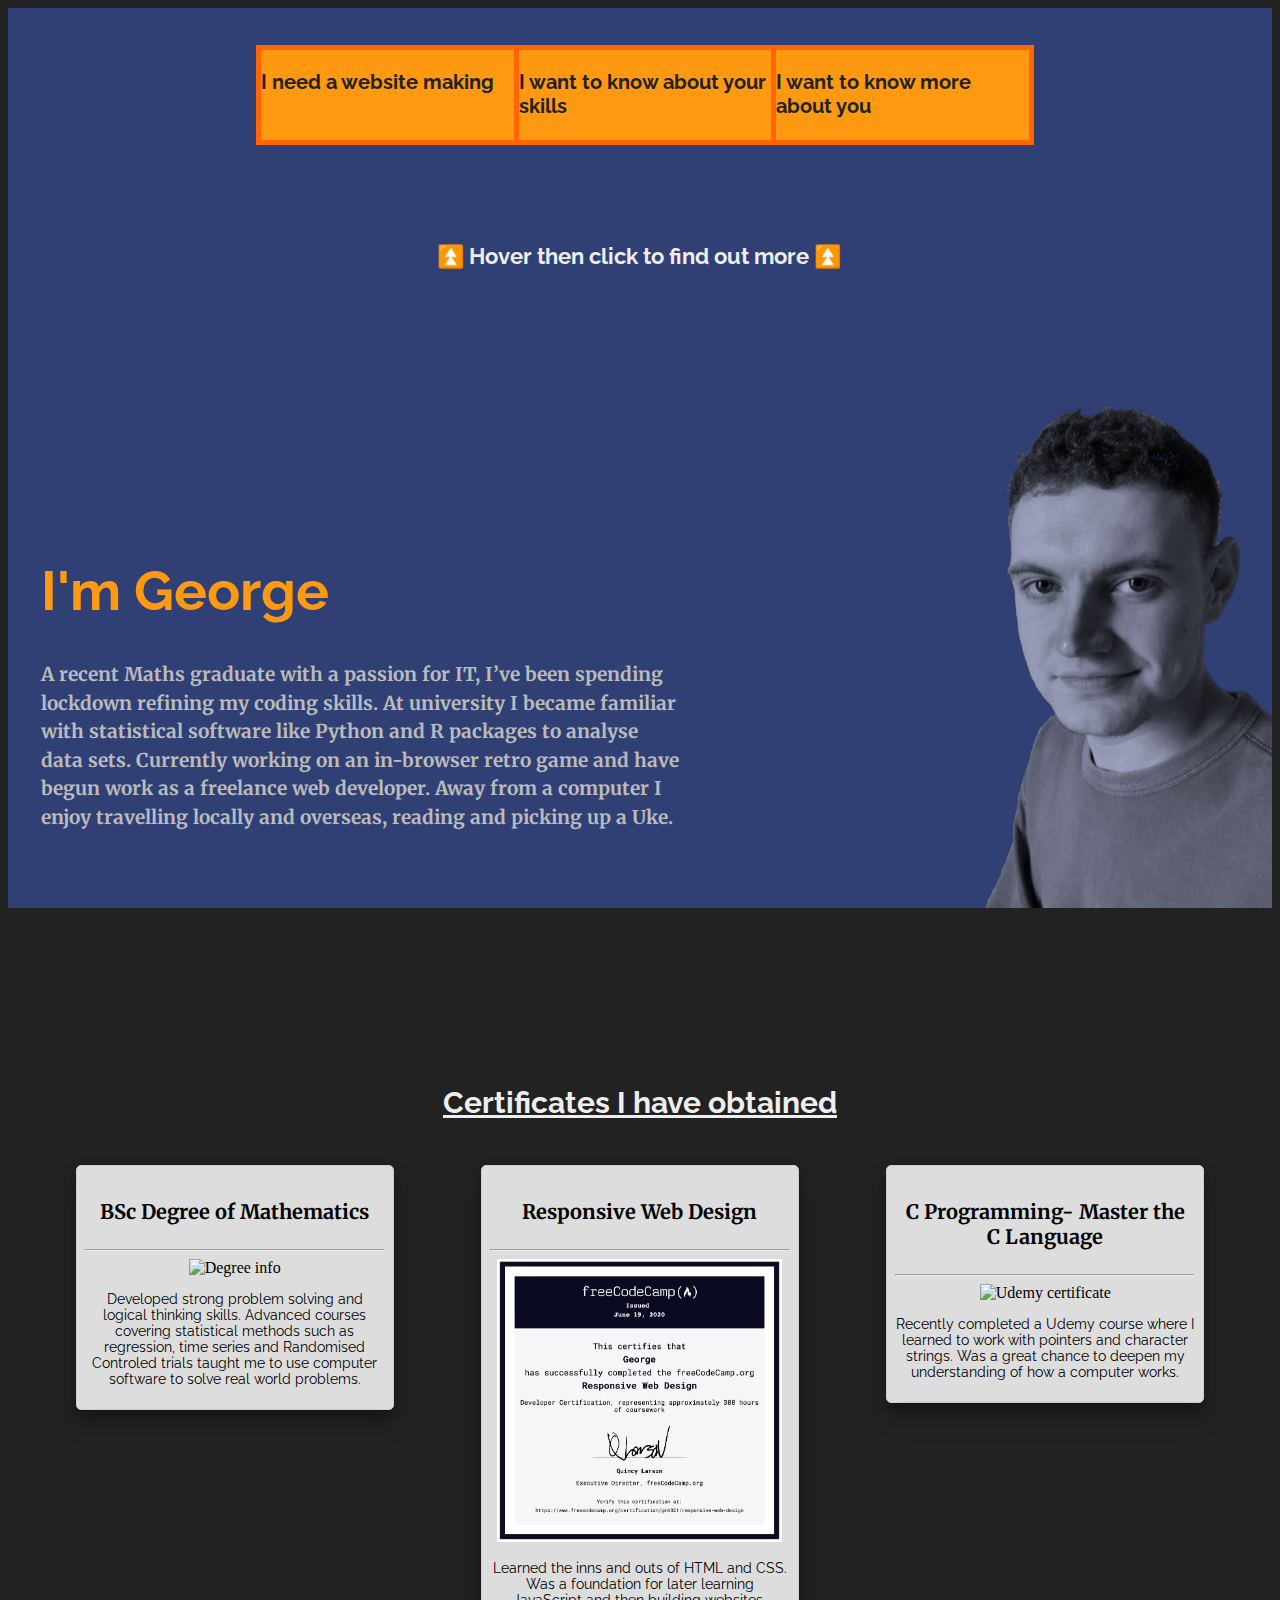
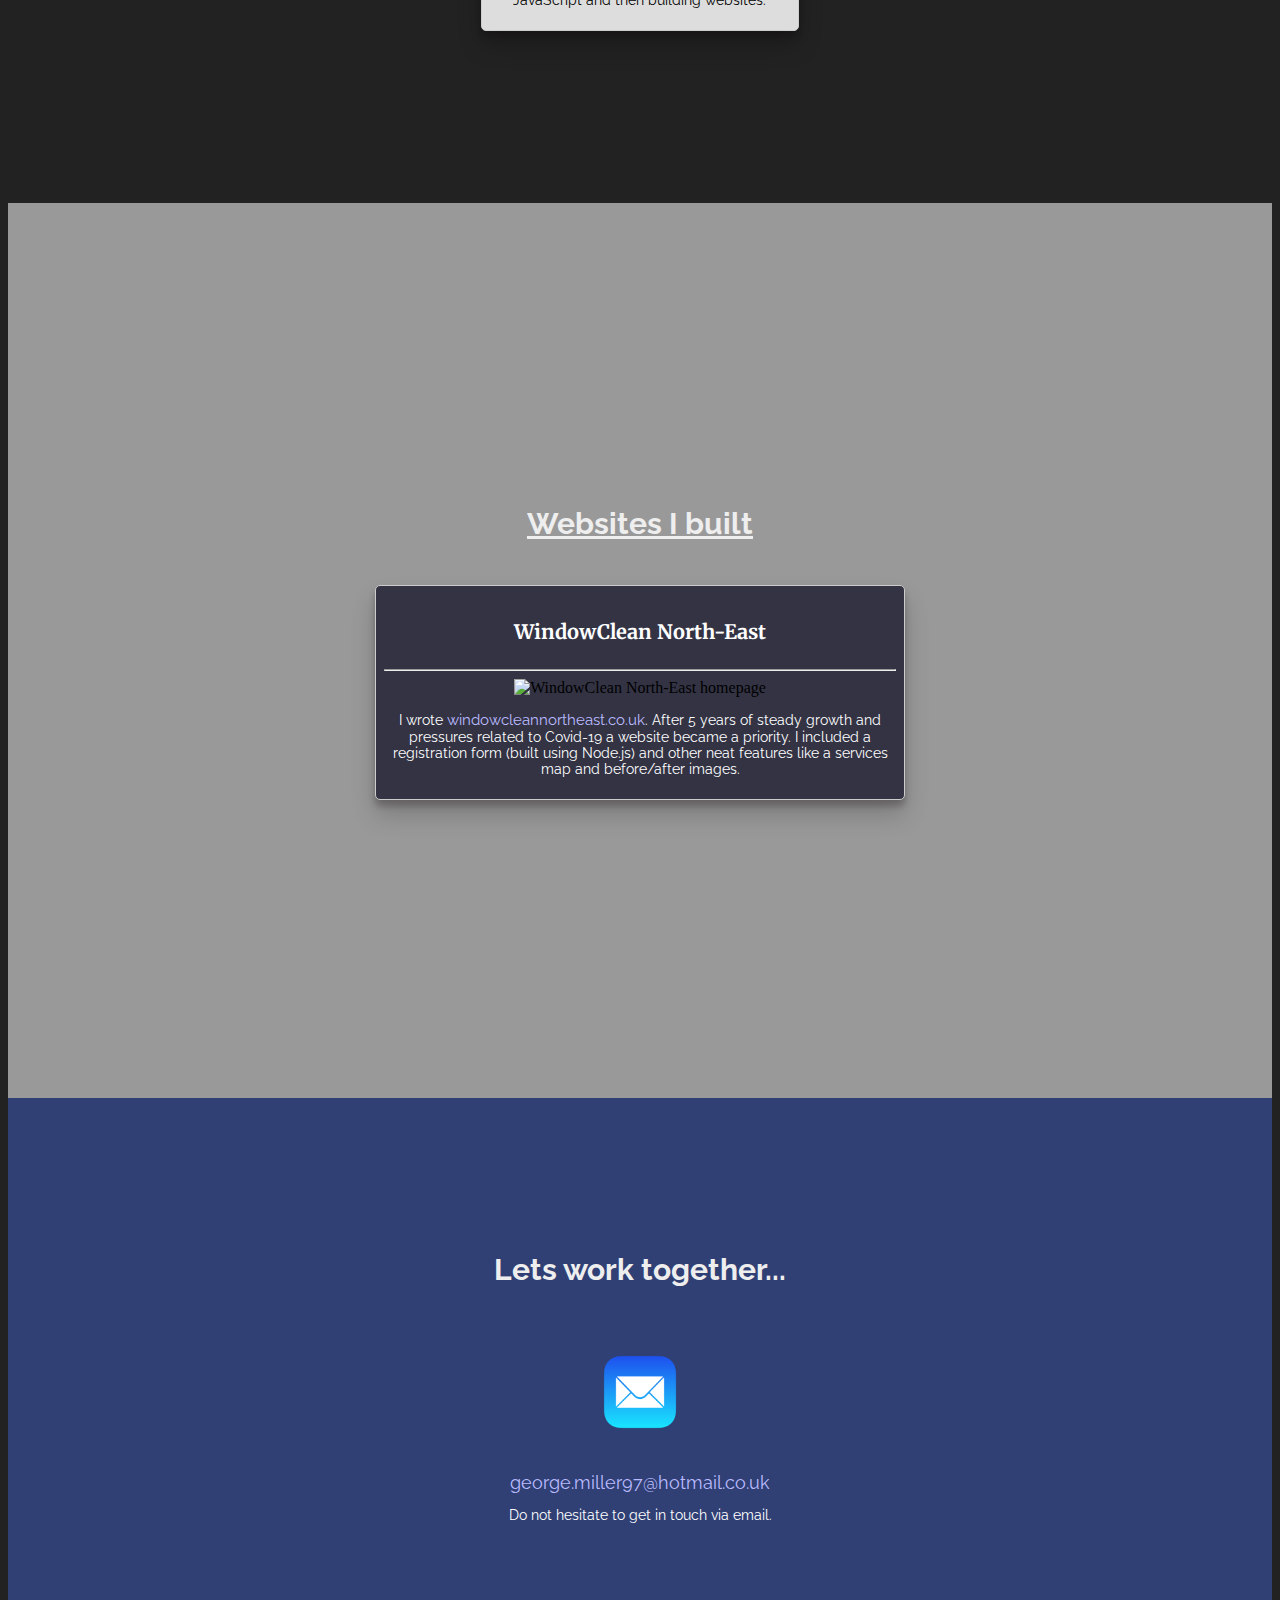
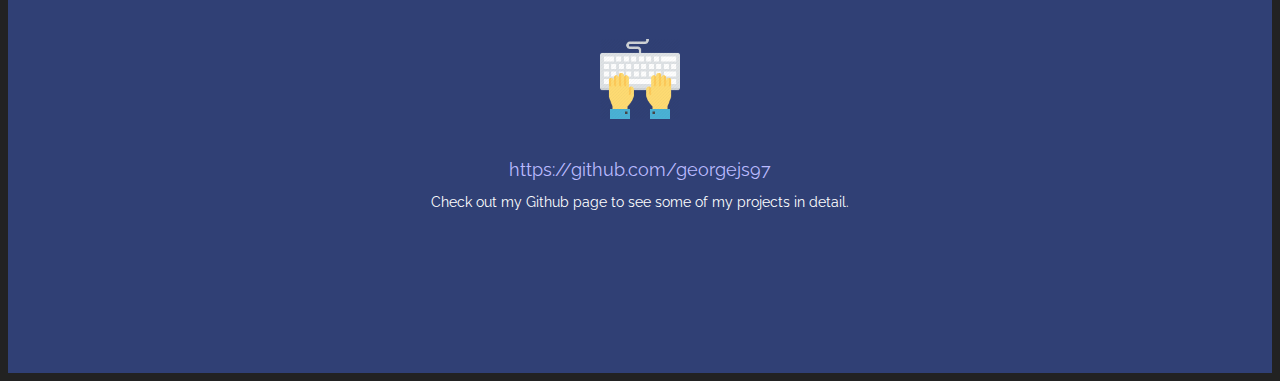
==== commit 123a5b6b: "Brushing up welcome image" ====
--- a/index.html
+++ b/index.html
@@ -65,9 +65,9 @@
         <h3 style="color:#000">C Programming- Master the C Language</h3>
         <hr>
         <img style="width:95%" src="images/c-course.png"alt="Udemy certificate">
-        <p style="color:#000">Recently completed a Udemy course where I learned
-          to work with pointers and character strings. Was a great chance to
-          deepen my understanding of how a computer works.</p>
+        <p style="color:#000">Recently completed a Udemy course where I 
+          learned to work with pointers and character strings. Was a great 
+          chance to deepen my understanding of how a computer works.</p>
       </div>
     </div>
   </section>
@@ -98,7 +98,7 @@
     id="email">george.miller97@hotmail.co.uk</a>
     <p>Do not hesitate to get in touch via email.</p>
     <h6>break</h6>
-    <img class="contact-logo" src="images/coding.png" alt="email icon">
+    <img class="contact-logo" src="images/coding.png" alt="coding icon">
     <a href="https://github.com/georgejs97" target="_blank" class="info-link">
       https://github.com/georgejs97</a>
     <p>Check out my Github page to see some of my projects in detail.</p>
